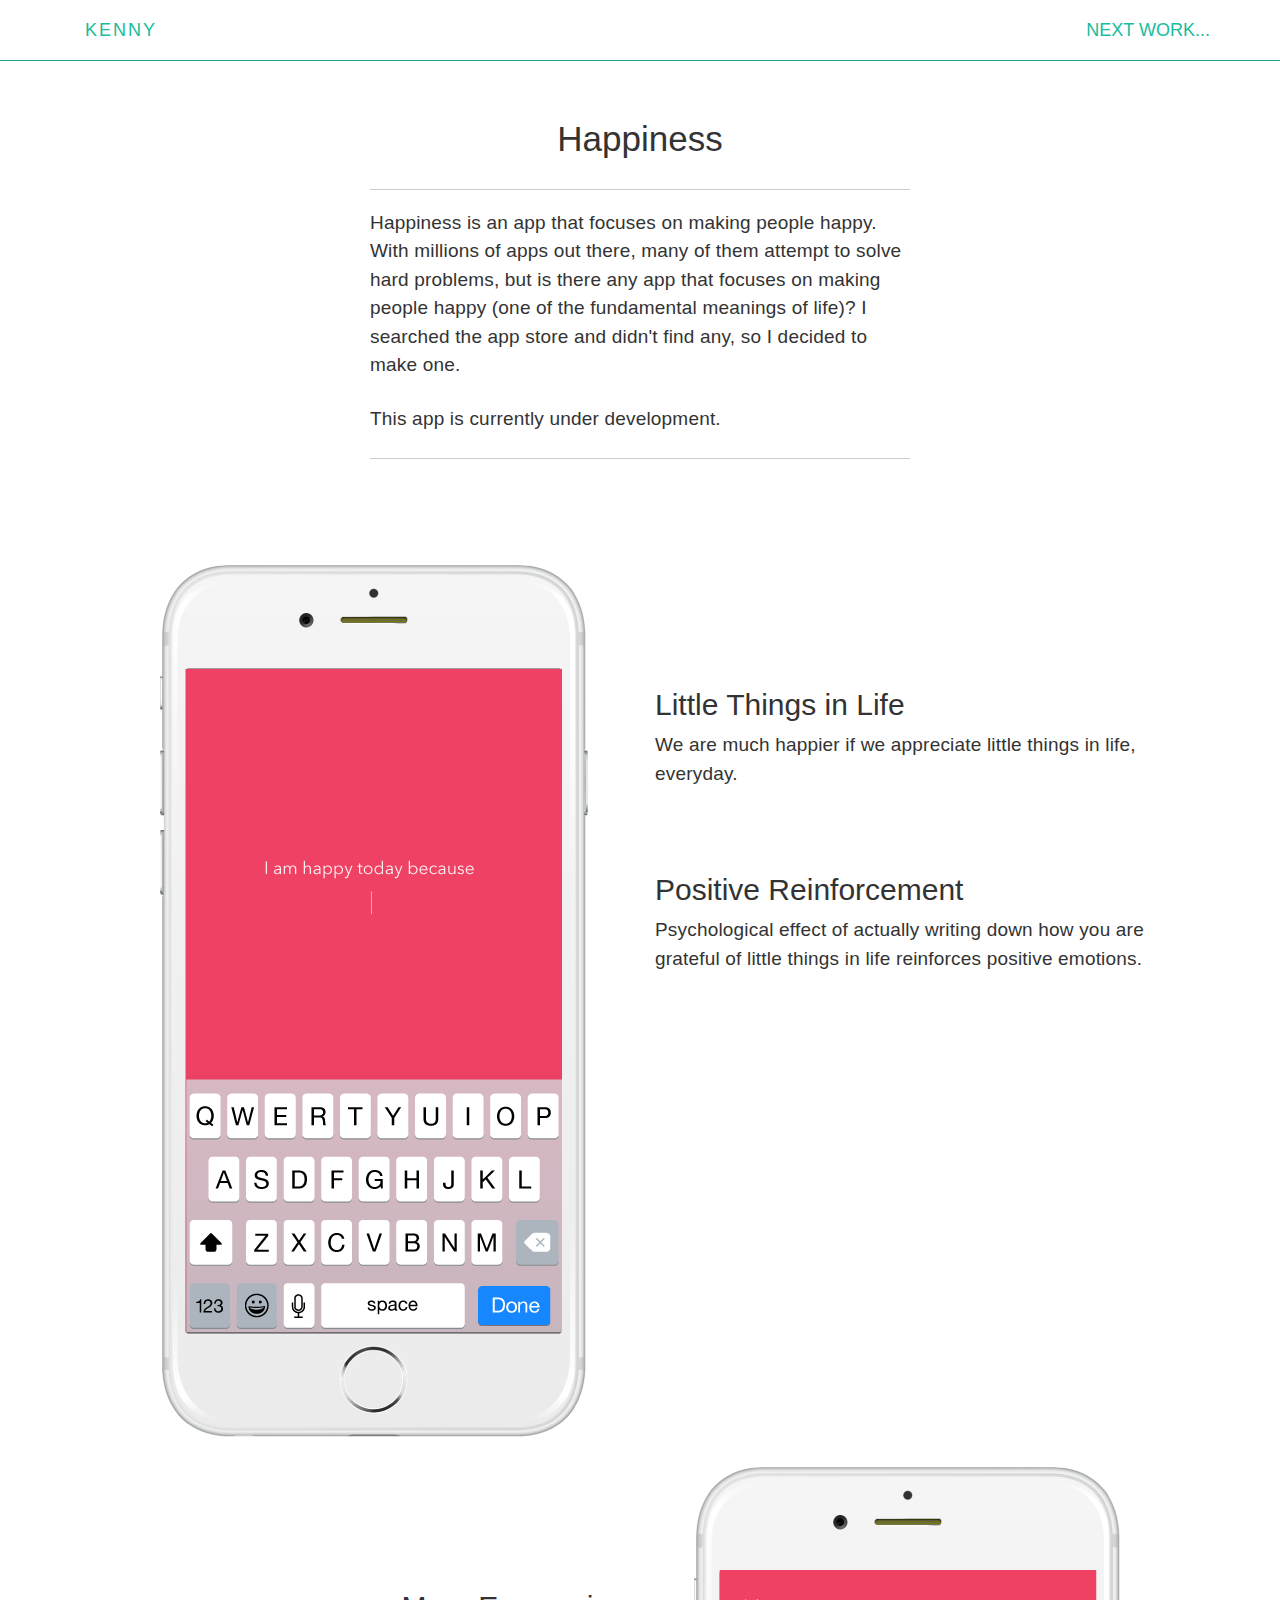
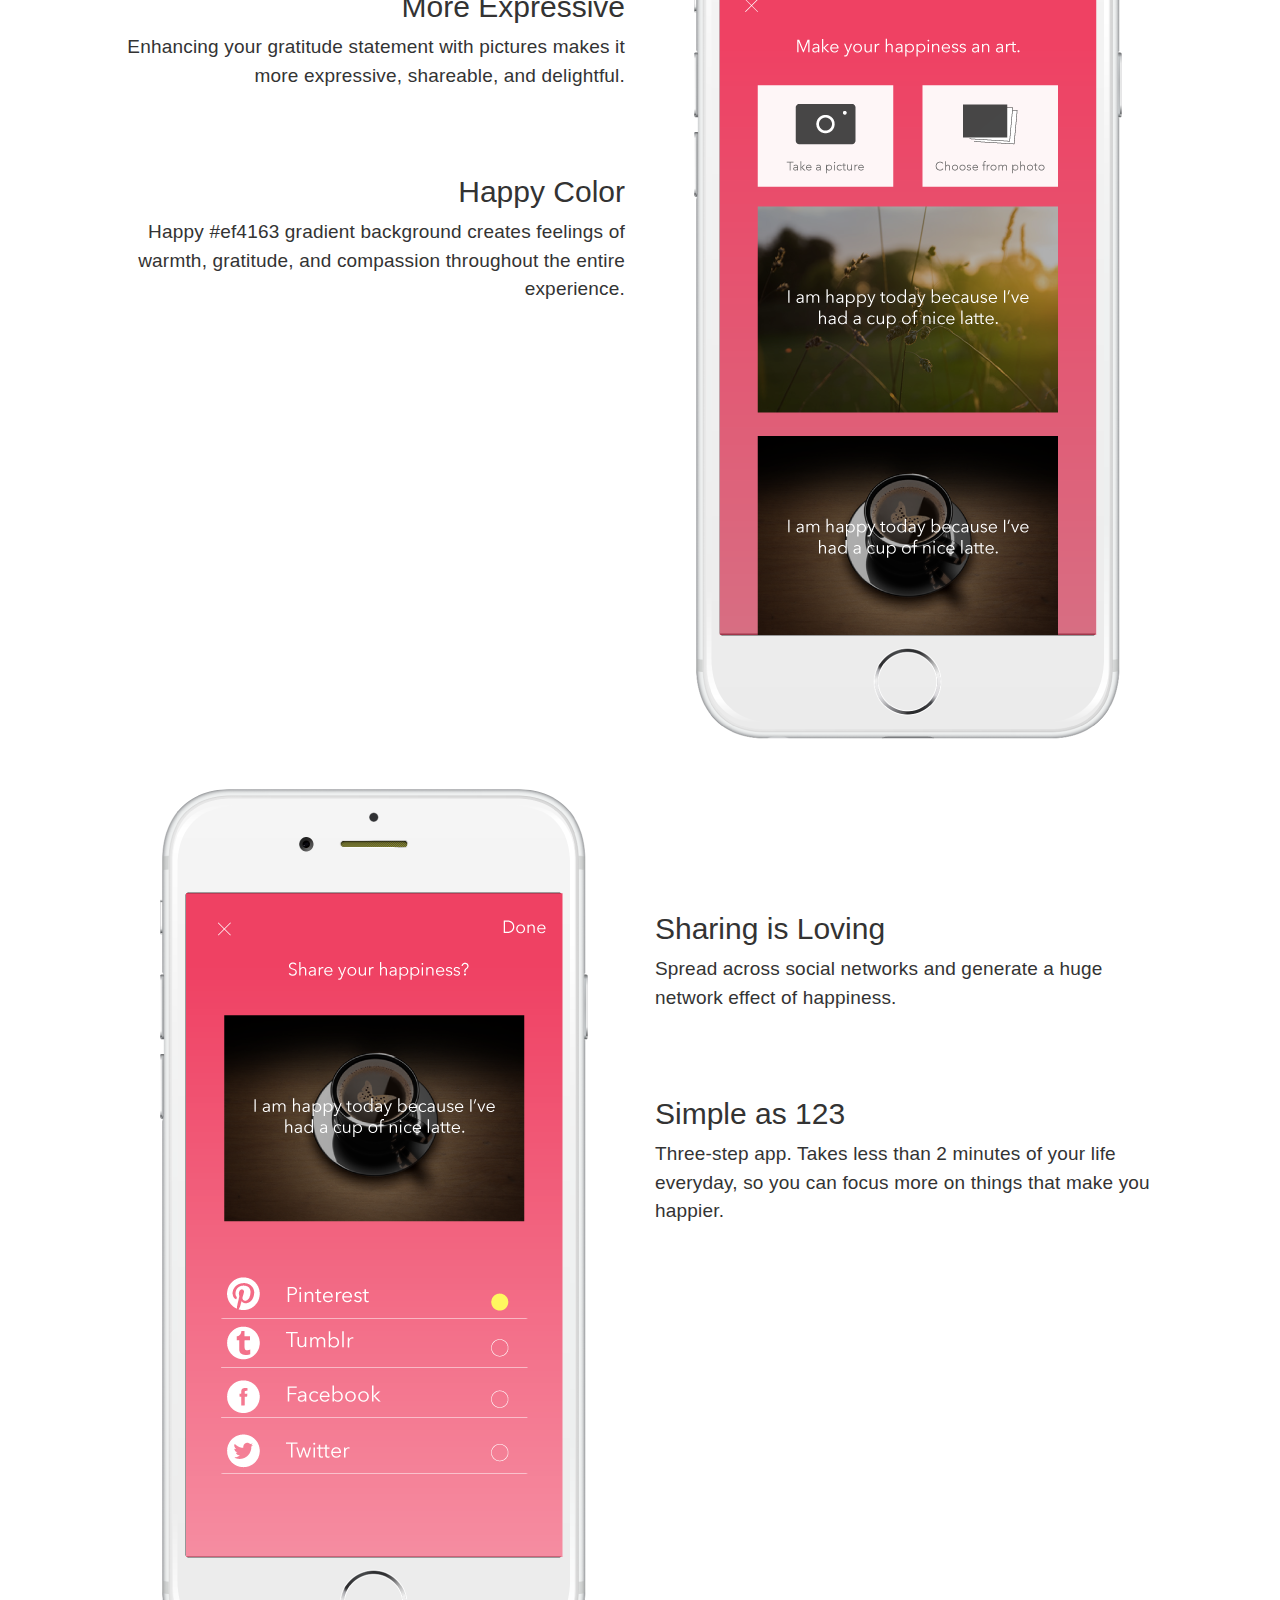
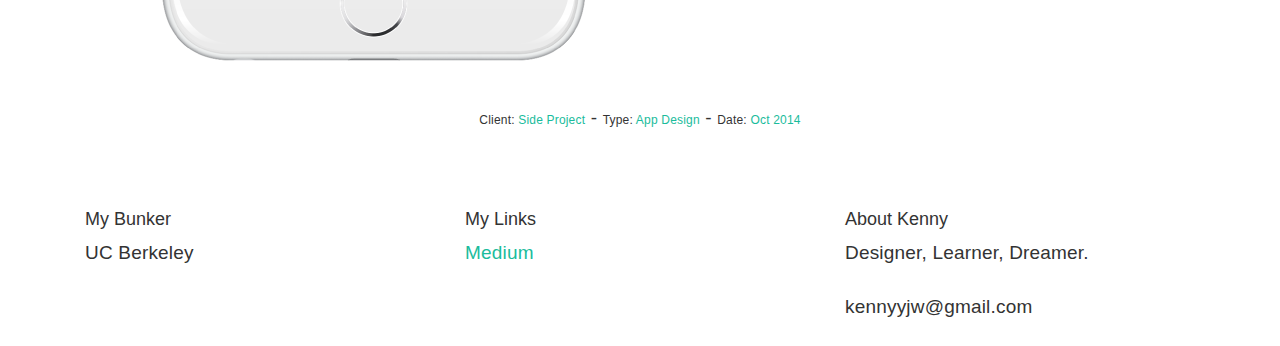
==== Portfolio/Happiness.html @ 6ea7c523 "First commit" ====
<!DOCTYPE html>
<html lang="en">
  <head>
    <meta charset="utf-8">
    <meta http-equiv="X-UA-Compatible" content="IE=edge">
    <meta name="viewport" content="width=device-width, initial-scale=1.0">
    <meta name="description" content="">
    <meta name="author" content="">
    <link rel="shortcut icon" type="image/x-icon" href="favicon.ico" />


    <title>Kenny Yu - Happiness App </title>

    <!-- Bootstrap core CSS -->
    <link href="assets/css/bootstrap.css" rel="stylesheet">


    <!-- Custom styles for this template -->
    <link href="assets/css/main.css" rel="stylesheet">

    <script src="https://code.jquery.com/jquery-1.10.2.min.js"></script>
    <script src="assets/js/hover.zoom.js"></script>
    <script src="assets/js/hover.zoom.conf.js"></script>

    <!-- HTML5 shim and Respond.js IE8 support of HTML5 elements and media queries -->
    <!--[if lt IE 9]>
      <script src="https://oss.maxcdn.com/libs/html5shiv/3.7.0/html5shiv.js"></script>
      <script src="https://oss.maxcdn.com/libs/respond.js/1.3.0/respond.min.js"></script>
    <![endif]-->
    <script>
  (function(i,s,o,g,r,a,m){i['GoogleAnalyticsObject']=r;i[r]=i[r]||function(){
  (i[r].q=i[r].q||[]).push(arguments)},i[r].l=1*new Date();a=s.createElement(o),
  m=s.getElementsByTagName(o)[0];a.async=1;a.src=g;m.parentNode.insertBefore(a,m)
  })(window,document,'script','//www.google-analytics.com/analytics.js','ga');

  ga('create', 'UA-27783654-4', 'auto');
  ga('send', 'pageview');

</script>
  </head>

  <body>

    <!-- Static navbar -->
    <div class="navbar navbar-inverse navbar-fixed-top" style="background-color:white;">
      <div class="container">
        <div class="navbar-header">
          <button type="button" class="navbar-toggle" data-toggle="collapse" data-target=".">
           
            <a class="nav navbar-right" href="Honeit.html">Next</a>
         
          </button>

          <a class="navbar-brand" href="index.html">KENNY</a>
        </div>
        <div class="navbar-collapse collapse">
          <ul class="nav navbar-nav navbar-right">
            <li><a href="Honeit.html">Next Work...</a></li>
          </ul>
        </div>
        <!--/.nav-collapse -->
      </div>
    </div>
	
	<!-- +++++ Projects Section +++++ -->
	
	<div class="container pt" style="padding-bottom:0px;">
		<div class="row mt">
			<div class="col-lg-6 col-lg-offset-3 centered">
				<h1>Happiness</h1>
				<hr>
				</div>
			<div class="row mt" style="margin-bottom:0px;">
				<div class="col-lg-6 col-lg-offset-3 left">
				<p>Happiness is an app that focuses on making people happy. With millions of apps out there, many of them attempt to solve hard problems, but is there any app that focuses on making people happy (one of the fundamental meanings of life)? I searched the app store and didn't find any, so I decided to make one. 
				<p>This app is currently under development.</p>
				<hr>
				</div>
				</div>

			</div>
		</div>
		<div class="row mt item">
			<div class="col-md-5 col-sm-12 col-xs-12 col-md-offset-1">
				<img class="img-responsive" src="assets/img/Happiness/1.png" alt="">
			</div>

			<div class="col-md-5 col-sm-12 col-xs-12 col-md-push-0">
				
				<h2 style="margin-top:10px; font-weight:300;" id="tagline">Little Things in Life</h2>
				<p >We are much happier if we appreciate little things in life, everyday.</p>
				<h2 style="margin-top:10px; font-weight:300;" id="tagline2">Positive Reinforcement</h2>
				<p>Psychological effect of actually writing down how you are grateful of little things in life reinforces positive emotions.</p>
			</div>
		</div>

		<div class="row mt centered item2" style="margin-top:-20px;">

				<div class="col-md-5 col-sm-12 col-xs-12 col-md-push-6 col-sm-pull-0 col-xs-pull-0">
					<img class="img-responsive" src="assets/img/Happiness/2.png" alt="">
				</div>

				<div class="col-md-5 col-sm-12 col-xs-12 col-md-pull-4 col-sm-pull-0 col-xs-pull-0">
					
					<h2 style="margin-top:10px;font-weight:300;" id="tagline">More Expressive</h2>
					<p> Enhancing your gratitude statement with pictures makes it more expressive, shareable, and delightful.</p>
					<h2 style="margin-top:10px; font-weight:300;" id="tagline2">Happy Color</h2>
					<p> Happy #ef4163 gradient background creates feelings of warmth, gratitude, and compassion throughout the entire experience. </p>
				</div>
		</div>

		<div class="row mt item">
			<div class="col-md-5 col-sm-12 col-xs-12 col-md-offset-1">
				<img class="img-responsive" src="assets/img/Happiness/3.png" alt="">
			</div>

			<div class="col-md-5 col-sm-12 col-xs-12 col-md-push-0">
				
				<h2 style="margin-top:10px; font-weight:300;" id="tagline">Sharing is Loving</h2>
				<p> Spread across social networks and generate a huge network effect of happiness.</p>
				<h2 style="margin-top:10px; font-weight:300;" id="tagline2">Simple as 123</h2>
				<p >Three-step app. Takes less than 2 minutes of your life everyday, so you can focus more on things that make you happier.</p>
			</div>
		</div>

			
		
			</div>
			<div class="row mt centered">
				<p><bt>Client: <a href="#">Side Project</a></bt> - <bt>Type: <a href="#">App Design</a></bt> - <bt>Date: <a href="#">Oct 2014</a></bt></p>
			</div>
		</div><!-- /row -->
	</div><!-- /container -->
	
	
	<!-- +++++ Footer Section +++++ -->
	
		<div id="footer">
		<div class="container">
			<div class="row">
				<div class="col-lg-4">
					<h4>My Bunker</h4>
					<p>
						UC Berkeley<br/>
						
					</p>
				</div><!-- /col-lg-4 -->
				
				<div class="col-lg-4">
					<h4>My Links</h4>
					<p>
						<a href="https://medium.com/@kennyyu" target="blank">Medium</a><br/>
						
					</p>
				</div><!-- /col-lg-4 -->
				
				<div class="col-lg-4">
					<h4>About Kenny</h4>
					<p>Designer, Learner, Dreamer.</p>
					<p>kennyyjw@gmail.com</p>
				</div><!-- /col-lg-4 -->
			
			</div>
		
		</div>
	</div>
	

    <!-- Bootstrap core JavaScript
    ================================================== -->
    <!-- Placed at the end of the document so the pages load faster -->
    <script src="assets/js/bootstrap.min.js"></script>
  </body>
</html>
---- Portfolio/assets/css/main.css ----
/*
 * Author: Carlos Alvarez
 * URL: http://alvarez.is
 *
 * Project Name: STANLEY - Free Bootstrap 3 Theme
 * Version: 1.0
 * URL: http://blacktie.co
 */

@import url(http://fonts.googleapis.com/css?family=Montserrat:400,700);

body {
  	background-color: #ffffff;
  	font-family: 'avenir', 'open sans', 'helvetica', sans-serif;
    font-weight: 400;
    font-size: 18px;
    color: #333;

    -webkit-font-smoothing: antialiased;
    -webkit-overflow-scrolling: touch;
}

/* Titles */
h1, h2, h3, h4, h5, h6 {
	font-family: 'avenir','avenir next', 'open sans', 'helvetica', sans-serif;
    font-weight: 200;
    color: #333;
}

h1 {
	font-size: 35px;
	margin-top: 30px;
	margin-bottom: 30px;
}

span {
	font-weight: 600;
}


/* Paragraph & Typographic */
p {
    line-height: 1.5em;
    margin-bottom: 25px;
    font-size: 19px;
    font-weight: 400;
    letter-spacing: 0.01em;
}

.centered {
    text-align: center;
}

/* Links */
a {
    color: #1abc9c;
    word-wrap: break-word;

    -webkit-transition: color 0.1s ease-in, background 0.1s ease-in;
    -moz-transition: color 0.1s ease-in, background 0.1s ease-in;
    -ms-transition: color 0.1s ease-in, background 0.1s ease-in;
    -o-transition: color 0.1s ease-in, background 0.1s ease-in;
    transition: color 0.1s ease-in, background 0.1s ease-in;
}

a:hover,
a:focus {
    color: #7b7b7b;
    text-decoration: none;
    outline: 0;
}

a:before,
a:after {
    -webkit-transition: color 0.1s ease-in, background 0.1s ease-in;
    -moz-transition: color 0.1s ease-in, background 0.1s ease-in;
    -ms-transition: color 0.1s ease-in, background 0.1s ease-in;
    -o-transition: color 0.1s ease-in, background 0.1s ease-in;
    transition: color 0.1s ease-in, background 0.1s ease-in;
}

 hr {
    display: block;
    height: 1px;
    border: 0;
    border-top: 1px solid #ccc;
    margin: 1em 0;
    padding: 0;
}


.navbar {
	text-transform: uppercase;
	margin-bottom: 0px;


}

.navbar-inverse {
	padding-bottom: 0px;
	padding-top: 0px;
}

.navbar-inverse {
	background-color: #1abc9c;
	border-color: #16a085;
}

.navbar-inverse .navbar-nav > li > a {
	color: #1abc9c;
}

.navbar-inverse .navbar-nav > li > a:hover {
	color: #222222;
}

.navbar-brand {
	font-weight: 400;
	font-size: 18px;
	letter-spacing: 2px;
}

.navbar-inverse .navbar-brand {
	color: #1abc9c;
}

.navbar-inverse .navbar-toggle {
	border-color: transparent;
}

.progress-bar-theme {
  background-color: #1abc9c;
}


/* Helpers */

.mt {
	margin-top: 40px;
	margin-bottom: 40px;
}

.pt {
	padding-top: 50px;
	padding-bottom: 50px;
}


/* +++++ WRAP SECTIONS +++++ */

#ww {
	padding-bottom: 40px;
	background-image: url(../img/bg28.gif);
	background-repeat: no-repeat;
	background-size: cover;
	min-height: 750px;
	background-attachment: fixed;
	background-color: white;

}

#ww:before {
	content:'';
    position:absolute;
    width:100%; 
    min-height: 750px;
    top:0px;
    background:#fff;
    opacity: 0.95;
}



.breaker-wrap {
	width: 100%;
	text-align: center;
}

.breaker {
	display: inline-block;
	background-image: url(../img/breaker.png);
	width: 30px;
	height: 30px;
	margin: 1em;
	background-repeat: no-repeat;
	background-size: contain;
}
.social {
	width: 100%;
	text-align: center;
}


.medium {
	display: inline-block;
	background-image: url(../img/medium.png);
	width: 30px;
	height: 30px;
	margin: 1em;
	background-repeat: no-repeat;
	background-size: contain;
}

.twitter {
	display: inline-block;
	background-image: url(../img/twitter.png);
	width: 30px;
	height: 30px;
	margin: 1em;
	background-repeat: no-repeat;
	background-size: contain;
}

.linkedin {
	display: inline-block;
	background-image: url(../img/linkedin.png);
	width: 30px;
	height: 30px;
	margin: 1em;
	background-repeat: no-repeat;
	background-size: contain;
}

.mail {
	display: inline-block;
	background-image: url(../img/mail.png);
	width: 30px;
	height: 30px;
	margin: 1em;
	background-repeat: no-repeat;
	background-size: contain;
}



.profile-pic {
	-webkit-animation-name: MOVE-C;
	-webkit-animation-duration: 2s;
	-webkit-animation-timing-function: linear ease-out;

}

@-webkit-keyframes MOVE-C {
	from {
		-webkit-transform: translateY(-40px);
		opacity: 0;
	}
	to { 
		-webkit-transform: translateY(0);
		opacity: 1;
	}
}

@keyframes MOVE-C {
	from {
		-webkit-transform: translateY(-20px);
		opacity: 0;
	}
	to { 
		-webkit-transform: translateY(0);
		opacity: 1;
	}
}

@-moz-keyframes MOVE-C {
	from {
		-webkit-transform: translateY(-20px);
		opacity: 0;
	}
	to { 
		-webkit-transform: translateY(0);
		opacity: 1;
	}
}



.profile {
    -webkit-animation-name: MOVE-P;
	-webkit-animation-duration: 1s;
	-webkit-animation-timing-function: linear;
	
}

@-webkit-keyframes MOVE-P {
	from {
		-webkit-transform: translateY(25px);
		opacity: 0;
	}
	to { 
		-webkit-transform: translateY(0);
		opacity: 1;
	}
}

@keyframes MOVE-P {
	from {
		-webkit-transform: translateY(25px);
		opacity: 0;
	}
	to { 
		-webkit-transform: translateY(0);
		opacity: 1;
	}
}

@-moz-keyframes MOVE-P {
	from {
		-webkit-transform: translateY(25px);
		opacity: 0;
	}
	to { 
		-webkit-transform: translateY(0);
		opacity: 1;
	}
}

.welcome {
	min-height: 300px;

}

.welcome > p {
	padding-top: 40px;
	font-size: 50px;
	font-weight: 500;
	margin-bottom: 0px;
}

/*.lily-bg {
	background-image: url(../img/lilybg.png);
	background-repeat: no-repeat;
	background-size: cover;*/

}




/* +++++ Color Wraps / Blog Page +++++ */

#grey {
	padding-top: 60px;
	padding-bottom: 60px;
	background-color: #f2f2f2;
}

#white {
	padding-top: 60px;
	padding-bottom: 60px;
	background-color: #ffffff;
}



/* Blog Date*/
bd {
	font-size: 12px;
	text-transform: uppercase;
	color: #d2d2d2;
	font-weight: 700;
}

/* Blog Author*/
ba {
	font-size: 12px;
	text-transform: uppercase;
}

/* Blog Quote */
.bq {
	font-size: 22px;
	padding-top: 30px;
}

/* Blog Tags */
bt {
	font-size: 12px;
}

/* ================== PORTFOLIO IMAGES HOVER EFFECT ================== */
/* Effects also are controled by hover.zoom.js */
.zoom { 
    display:block; 
    position:relative; 
    overflow:hidden; 
    background:transparent url(../img/loader.gif) no-repeat center;
}


    .zoomOverlay {
        position:absolute;
        top:0; left:0;
        bottom:0px; right:0;
        display:none;
        background-image:url(../img/zoom.png);
        background-repeat:no-repeat;
        background-position:center;
    }

.zoom2 {
	opacity: 1;
}

.zoom2:hover {
	opacity: 0.5;
}

/* glyphicon Configuration */

.glyphicon {
	font-size: 40px;
	color: #1abc9c;
}



@media (max-width: 1090px) {
	.item {
		text-align: center;
	}
}


@media (min-width: 1090px) {
	.item {
		text-align: left;
	}
}


@media (max-width: 1090px) {
	.item2 {
		text-align: center;
	}
}

@media (min-width: 1090px) {
	.item2 {
		text-align: right;
	}
}

@media (max-width: 1090px) {
	#tagline{
		padding-top: 40px;
	} 
}

@media (min-width: 1090px) {
	#tagline{
		padding-top: 120px;
	} 
}

@media (max-width: 1090px) {
	#tagline2 {
		padding-top: 20px;
	} 
}

@media (min-width: 1090px) {
	#tagline2 {
		padding-top: 60px;
	} 
}

@media (max-width: 630px) {
	#video {
		width: 336px;
		height: 252px;
	}
}
@media (min-width: 630px) {
	#video {
		width: 630px;
		height: 472px;
	}
}

.process {
	position: relative;
  	width: 100%;
  	padding-bottom: 100%;
}

.inner-process {
	position: absolute;
  	width: 100%;
  	height: 100%;
}

.black {
	display: none;
}

.white {
	display: block;
	margin: auto;
}

.inner-process > h1 {
	color: white;
}


.inner-process > p{
	display: none;
}


.inner-process:hover {
	background-color: transparent;
}
.inner-process:hover > .black {
	display: block;
	margin: auto;
}

.inner-process:hover > .white {
	display: none;
}

.inner-process:hover >h1 {
	display: none;
}

.inner-process:hover > p {
	display: block;
	font-weight: bolder;
	margin-top: 20px;
}

.top-bar{
	display: none;
}

.people{
	background-color: #ffde20;
}


.inner-process:hover > .top-bar {
	display: block;
	position: relative;
	top: 0px;
	left: 0px;
	height: 20px;
	background-color: #ffde20;
}

.problem {
	background-color: #8e3ec1;
}

.inner-process:hover > .top-bar2 {
	display: block;
	position: relative;
	top: 0px;
	left: 0px;
	height: 20px;
	background-color: #8e3ec1;
}

.product {
	background-color: #17c2ff;
}

.inner-process:hover > .top-bar3 {
	display: block;
	position: relative;
	top: 0px;
	left: 0px;
	height: 20px;
	background-color: #17c2ff;
}

@media (max-width: 1091px) {
	.process-block {
		display: none;
	}
}

.case-study {
	background: #ff7175;
}

.case-study:hover {
	background: rgba(255, 113, 117, 0.85);
}
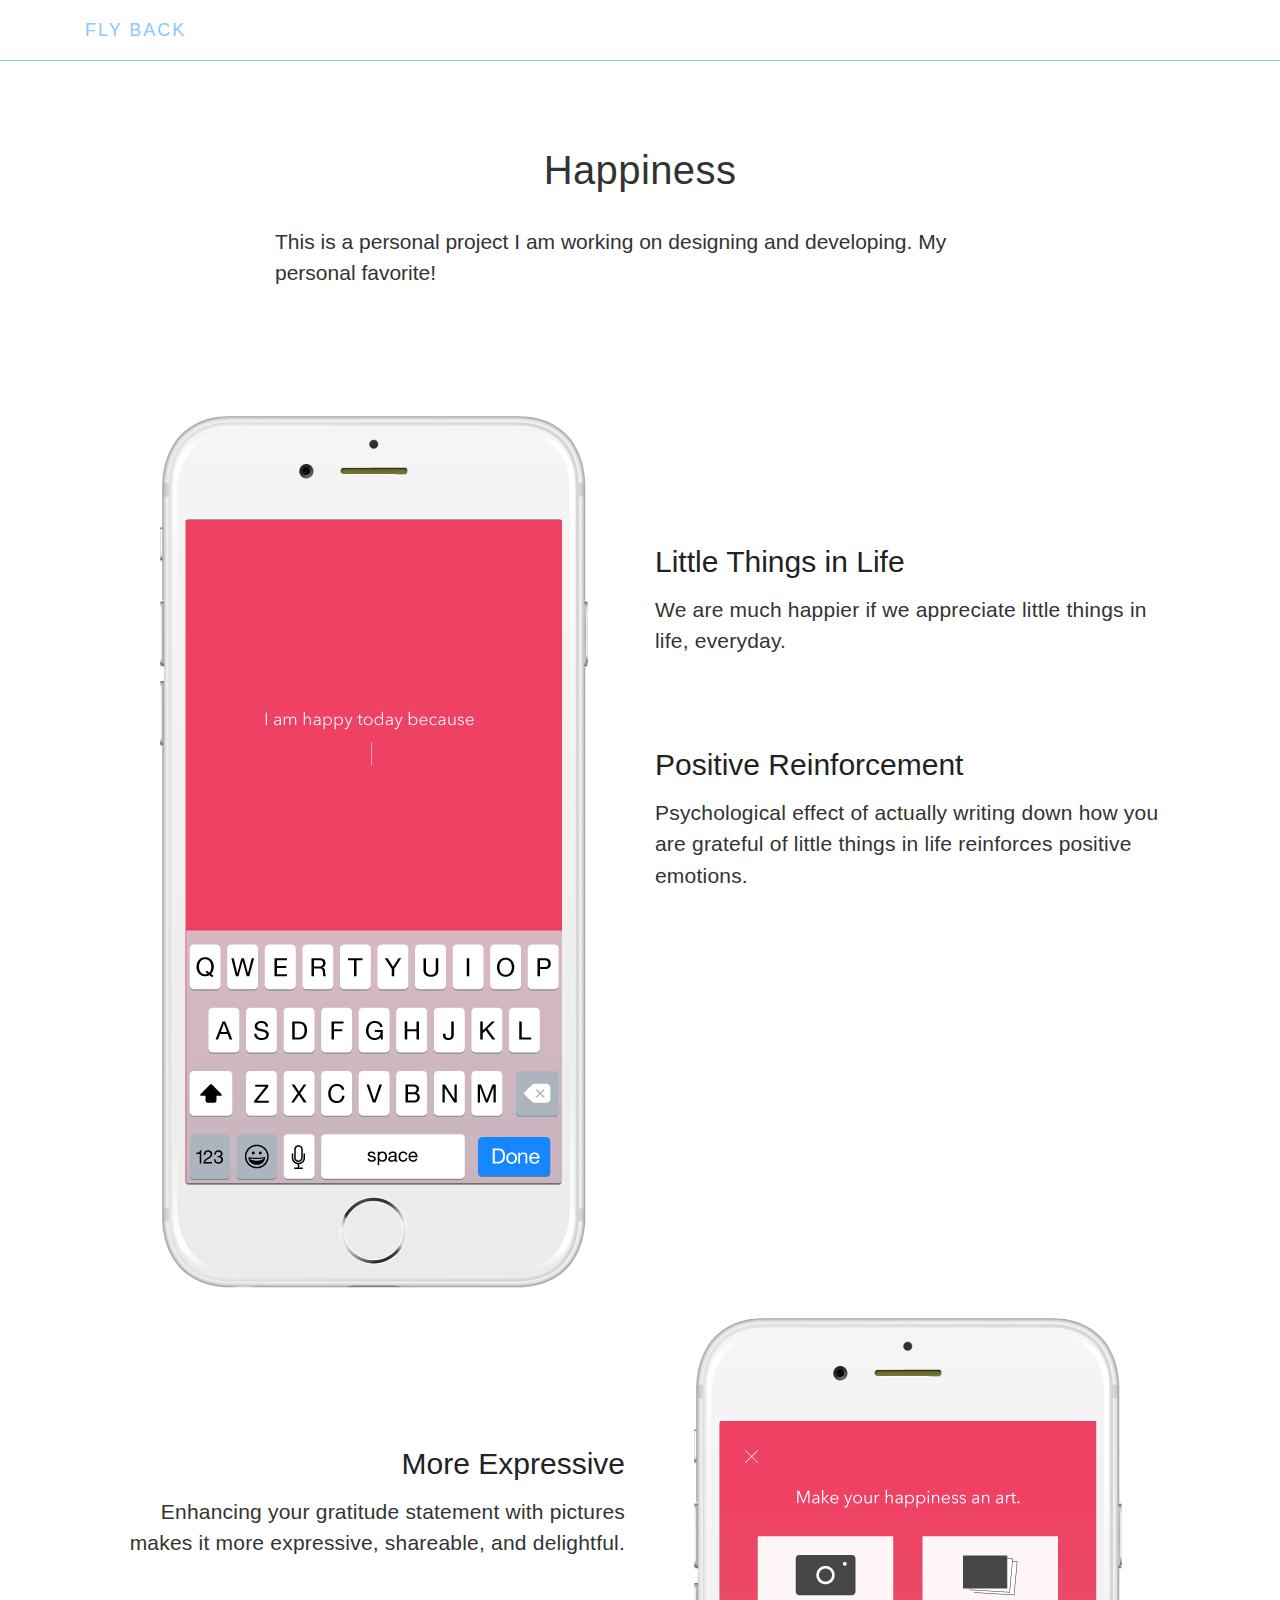
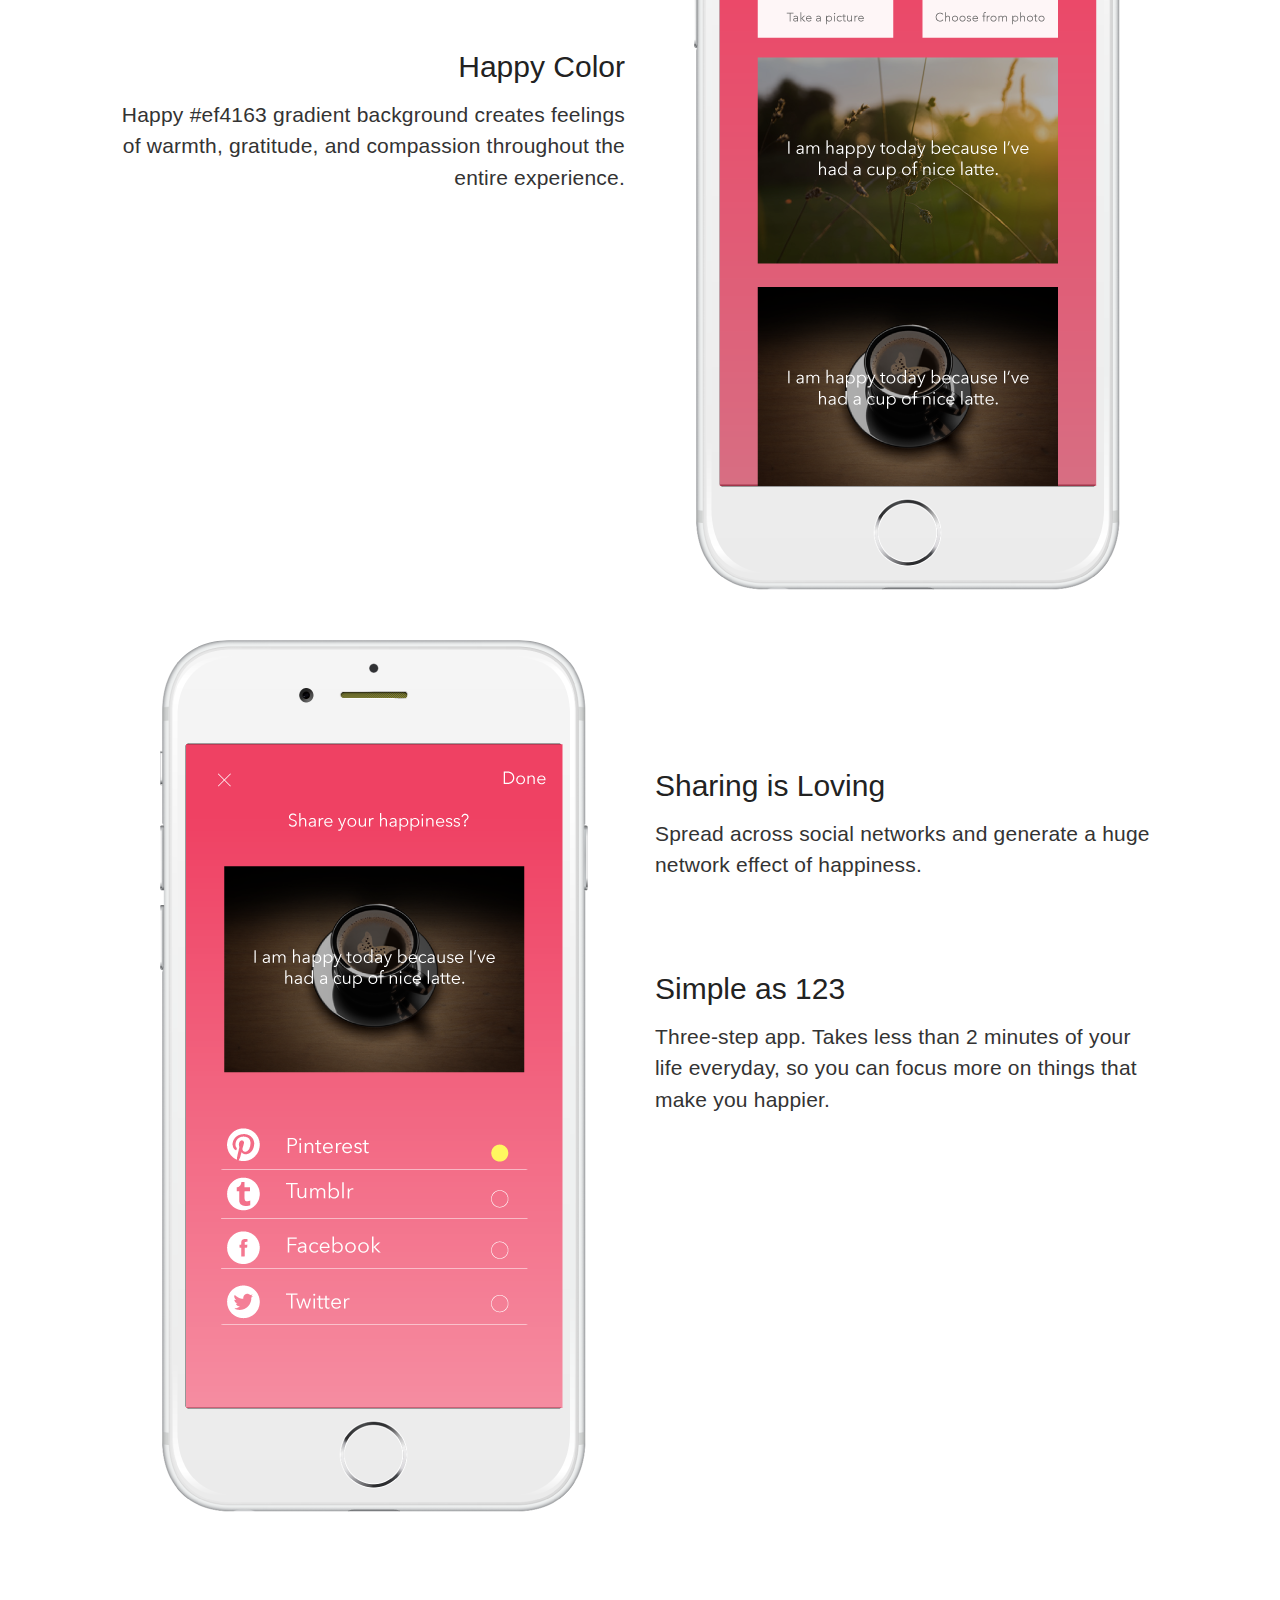
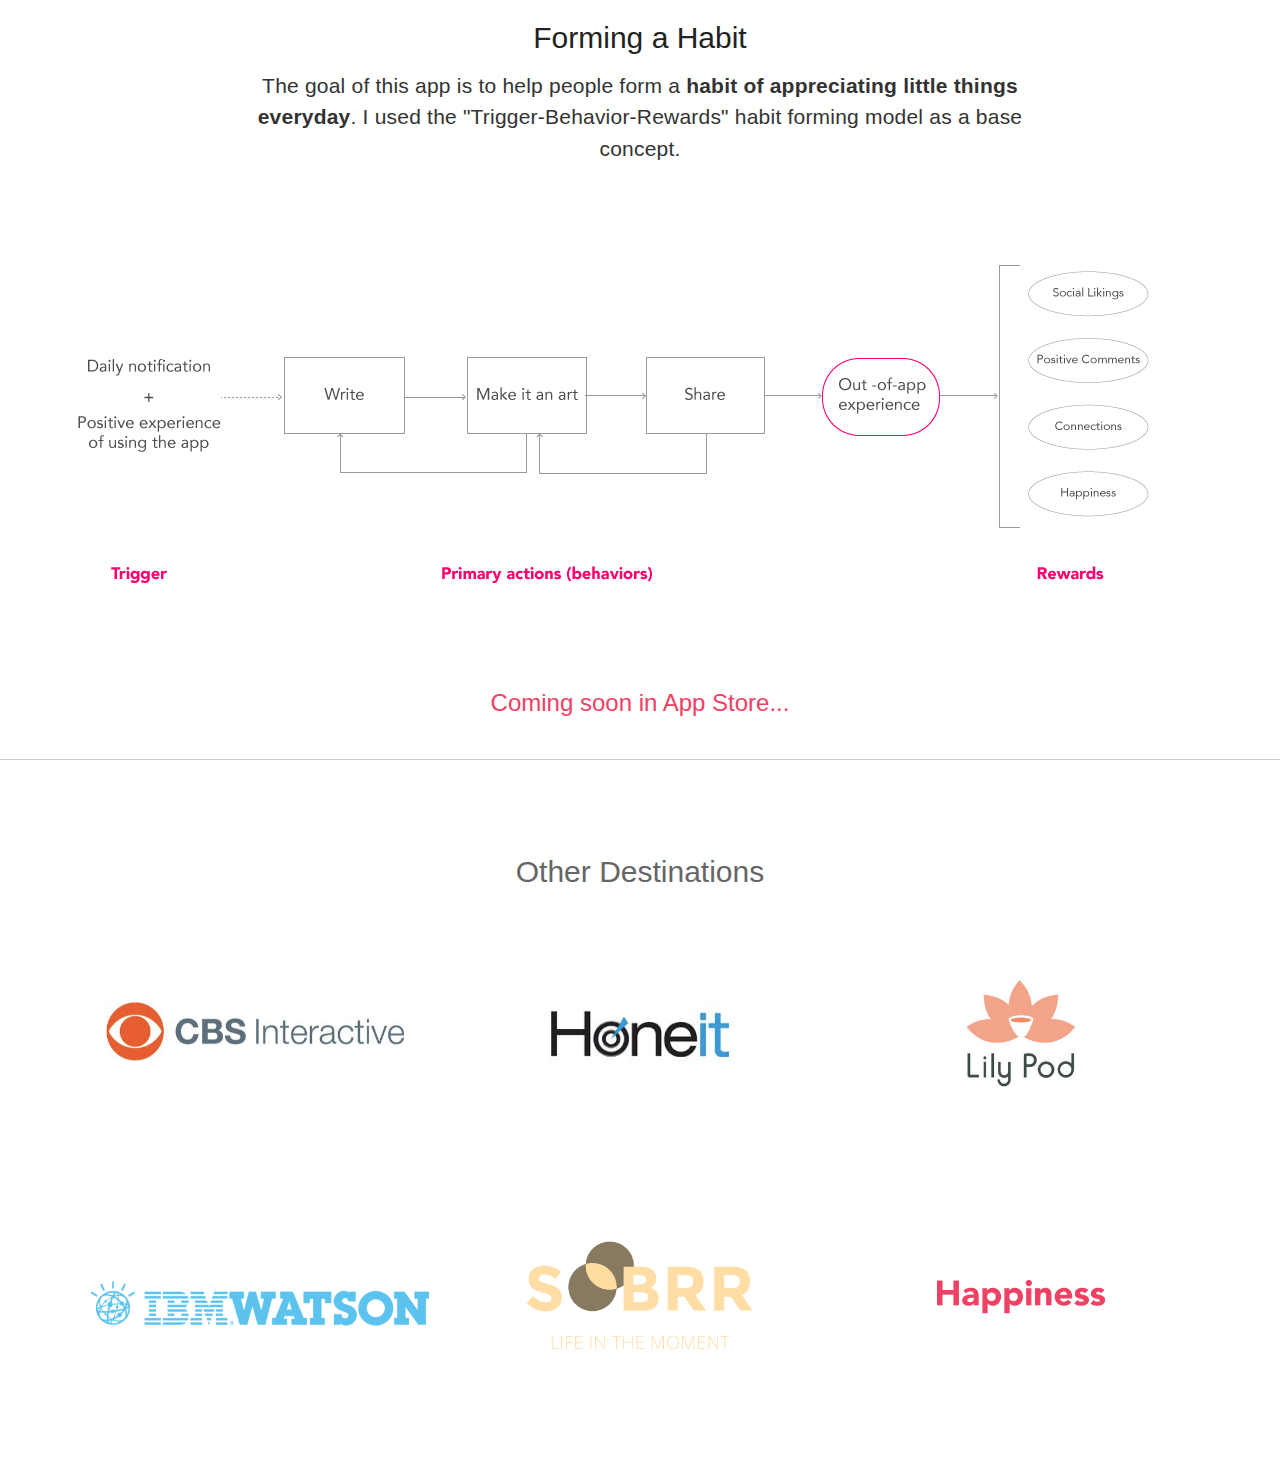
==== commit 1b2f64e0: "changes" ====
--- a/Portfolio/Happiness.html
+++ b/Portfolio/Happiness.html
@@ -6,7 +6,7 @@
     <meta name="viewport" content="width=device-width, initial-scale=1.0">
     <meta name="description" content="">
     <meta name="author" content="">
-    <link rel="shortcut icon" type="image/x-icon" href="favicon.ico" />
+    <link rel="shortcut icon" type="image/x-icon" href="favicon2.ico" />
 
 
     <title>Kenny Yu - Happiness App </title>
@@ -42,45 +42,29 @@
   <body>
 
     <!-- Static navbar -->
-    <div class="navbar navbar-inverse navbar-fixed-top" style="background-color:white;">
+     <div class="navbar navbar-inverse navbar-fixed-top" style="background-color:white;">
       <div class="container">
         <div class="navbar-header">
-          <button type="button" class="navbar-toggle" data-toggle="collapse" data-target=".">
-           
-            <a class="nav navbar-right" href="Honeit.html">Next</a>
-         
-          </button>
-
-          <a class="navbar-brand" href="index.html">KENNY</a>
-        </div>
-        <div class="navbar-collapse collapse">
-          <ul class="nav navbar-nav navbar-right">
-            <li><a href="Honeit.html">Next Work...</a></li>
-          </ul>
+          
+
+          <a class="navbar-brand" href="index.html">Fly Back</a>
         </div>
         <!--/.nav-collapse -->
       </div>
     </div>
 	
 	<!-- +++++ Projects Section +++++ -->
+
+<div class="row centered" style="margin-top: 50px;">
+    <div class="container pt" style="margin-bottom:20px;">
+      	<div class="col-lg-8 col-lg-offset-2 centered welcome">
+      		<p>Happiness</p><br>
+      		<h3>This is a personal project I am working on designing and developing. My personal favorite!</h3>
+      	</div>
+    </div>
+</div>
 	
-	<div class="container pt" style="padding-bottom:0px;">
-		<div class="row mt">
-			<div class="col-lg-6 col-lg-offset-3 centered">
-				<h1>Happiness</h1>
-				<hr>
-				</div>
-			<div class="row mt" style="margin-bottom:0px;">
-				<div class="col-lg-6 col-lg-offset-3 left">
-				<p>Happiness is an app that focuses on making people happy. With millions of apps out there, many of them attempt to solve hard problems, but is there any app that focuses on making people happy (one of the fundamental meanings of life)? I searched the app store and didn't find any, so I decided to make one. 
-				<p>This app is currently under development.</p>
-				<hr>
-				</div>
-				</div>
-
-			</div>
-		</div>
-		<div class="row mt item">
+	<div class="row mt item">
 			<div class="col-md-5 col-sm-12 col-xs-12 col-md-offset-1">
 				<img class="img-responsive" src="assets/img/Happiness/1.png" alt="">
 			</div>
@@ -123,47 +107,90 @@
 			</div>
 		</div>
 
-			
-		
-			</div>
-			<div class="row mt centered">
-				<p><bt>Client: <a href="#">Side Project</a></bt> - <bt>Type: <a href="#">App Design</a></bt> - <bt>Date: <a href="#">Oct 2014</a></bt></p>
-			</div>
-		</div><!-- /row -->
-	</div><!-- /container -->
-	
-	
-	<!-- +++++ Footer Section +++++ -->
-	
-		<div id="footer">
-		<div class="container">
-			<div class="row">
-				<div class="col-lg-4">
-					<h4>My Bunker</h4>
-					<p>
-						UC Berkeley<br/>
-						
-					</p>
-				</div><!-- /col-lg-4 -->
-				
-				<div class="col-lg-4">
-					<h4>My Links</h4>
-					<p>
-						<a href="https://medium.com/@kennyyu" target="blank">Medium</a><br/>
-						
-					</p>
-				</div><!-- /col-lg-4 -->
-				
-				<div class="col-lg-4">
-					<h4>About Kenny</h4>
-					<p>Designer, Learner, Dreamer.</p>
-					<p>kennyyjw@gmail.com</p>
-				</div><!-- /col-lg-4 -->
-			
-			</div>
-		
-		</div>
-	</div>
+		<div class="row centered mt" style="padding-top:40px;">
+			<div class="col-lg-8 col-lg-offset-2 centered">
+				<h2>Forming a Habit</h2>
+				<p>The goal of this app is to help people form a <span>habit of appreciating little things everyday</span>. I used the "Trigger-Behavior-Rewards" habit forming model as a base concept.</p>
+			</div>
+		</div>
+
+		<div class="row mt">
+
+			<img class="img-responsive" src="assets/img/Happiness/happyflow.png" alt="">
+		</div>
+
+ 
+		<div class="happy-btn row centered">
+				<h3 style="color:#ef4163; padding:10px;">Coming soon in App Store...</h3>
+		</div>
+	<hr>
+
+	<div class="row" id="waterfall">
+    <div class="container pt centered">
+      <h2 style="color:#666; font-weight:200;">Other Destinations</h2>
+        <div class="col-md-4 col-sm-6">
+          <a class="block" href="TR.html"><img class="img-responsive block" src="assets/img/TR/cover.png" alt="" style="padding:0px">
+          <div class="block-zoom">
+            <div class="block-content">
+              <h3 style="color:white; font-weight:600;">where I learned data-driven design</h3>
+            </div>
+          </div>
+          </a>
+        </div>
+
+        <div class="col-md-4 col-sm-6">
+          <a class="block" href="Honeit.html"><img class="img-responsive" src="assets/img/Honeit/cover.png" alt="" style="padding:0px">
+          <div class="block-zoom centered">
+            <div class="block-content">
+              <h3 style="color:white; font-weight:600;">where I learned freelancing</h3>
+            </div>
+          </div>
+          </a>
+        </div>  
+
+        <div class="col-md-4 col-sm-6" >
+          <a class="block" href="Lilypod.html"><img class="img-responsive" src="assets/img/Lilypod/cover.png" alt="" style="padding:0px">
+          <div class="block-zoom">
+            <div class="block-content">
+              <h3 style="color:white; font-weight:600;">where I learned about babies</h3>
+            </div>
+          </div>
+          </a>
+        </div>  
+      
+        <div class="col-md-4 col-sm-6" >
+          <a class="block" href="HealthNote.html"><img class="img-responsive" src="assets/img/HealthNote/cover.png" alt="" style="padding:0px">
+          <div class="block-zoom">
+            <div class="block-content">
+              <h3 style="color:white; font-weight:600;">where I learned Watson & India</h3>
+            </div>
+          </div>
+          </a>
+        </div>  
+
+
+        <div class="col-md-4 col-sm-6" >
+          <a class="block" href="Sobrr.html"><img class="img-responsive" src="assets/img/Sobrr/cover.png" alt="" style="padding:0px">
+          <div class="block-zoom">
+            <div class="block-content">
+              <h3 style="color:white; font-weight:600;">my first startup experience</h3>
+            </div>
+          </div>
+          </a>
+        </div>  
+      
+        <div class="col-md-4 col-sm-6" >
+          <a class="block" href="Happiness.html"><img class="img-responsive" src="assets/img/Happiness/cover.png" alt="" style="padding:0px">
+          <div class="block-zoom">
+            <div class="block-content">
+              <h3 style="color:white; font-weight:600;">my personal favorite project!</h3>
+            </div>
+          </div>
+          </a>
+        </div>  
+    </div>
+  </div>
+<!-- /waterfall -->
 	
 
     <!-- Bootstrap core JavaScript
--- a/Portfolio/assets/css/main.css
+++ b/Portfolio/assets/css/main.css
@@ -23,8 +23,9 @@
 /* Titles */
 h1, h2, h3, h4, h5, h6 {
 	font-family: 'avenir','avenir next', 'open sans', 'helvetica', sans-serif;
-    font-weight: 200;
-    color: #333;
+    font-weight: 400;
+    color: #222;
+    line-height: 1.5em;
 }
 
 h1 {
@@ -42,9 +43,10 @@
 p {
     line-height: 1.5em;
     margin-bottom: 25px;
-    font-size: 19px;
+    font-size: 21px;
     font-weight: 400;
     letter-spacing: 0.01em;
+    color: #333;
 }
 
 .centered {
@@ -53,7 +55,7 @@
 
 /* Links */
 a {
-    color: #1abc9c;
+    color: #1b8fef;
     word-wrap: break-word;
 
     -webkit-transition: color 0.1s ease-in, background 0.1s ease-in;
@@ -102,12 +104,12 @@
 }
 
 .navbar-inverse {
-	background-color: #1abc9c;
-	border-color: #16a085;
+	background-color: #8bc7ff;
+	border-color: #8bc7ff;
 }
 
 .navbar-inverse .navbar-nav > li > a {
-	color: #1abc9c;
+	color: #8bc7ff;
 }
 
 .navbar-inverse .navbar-nav > li > a:hover {
@@ -121,7 +123,7 @@
 }
 
 .navbar-inverse .navbar-brand {
-	color: #1abc9c;
+	color: #8bc7ff;
 }
 
 .navbar-inverse .navbar-toggle {
@@ -129,7 +131,7 @@
 }
 
 .progress-bar-theme {
-  background-color: #1abc9c;
+  background-color: #8bc7ff;
 }
 
 
@@ -150,10 +152,10 @@
 
 #ww {
 	padding-bottom: 40px;
-	background-image: url(../img/bg28.gif);
+	background-image: url(../img/sf.png);
 	background-repeat: no-repeat;
 	background-size: cover;
-	min-height: 750px;
+	min-height: 1000px;
 	background-attachment: fixed;
 	background-color: white;
 
@@ -163,10 +165,10 @@
 	content:'';
     position:absolute;
     width:100%; 
-    min-height: 750px;
+    min-height: 1000px;
     top:0px;
     background:#fff;
-    opacity: 0.95;
+    opacity: 0.4;
 }
 
 
@@ -188,6 +190,7 @@
 .social {
 	width: 100%;
 	text-align: center;
+
 }
 
 
@@ -234,42 +237,66 @@
 
 
 .profile-pic {
-	-webkit-animation-name: MOVE-C;
-	-webkit-animation-duration: 2s;
-	-webkit-animation-timing-function: linear ease-out;
-
+	
+	-webkit-animation: MOVE-C 3s infinite;
+	-moz-animation:    MOVE-C 3s infinite; /* Fx 5+ */
+  	-o-animation:      MOVE-C 3s infinite; /* Opera 12+ */
+  	animation:         MOVE-C 3s infinite;
+
+	-webkit-animation-timing-function: linear ease-in;
+	-moz-animation-timing-function: linear ease-in;   
+  	-o-animation-timing-function: linear ease-in;    
+  	animation-timing-function: linear ease-in;
 }
 
 @-webkit-keyframes MOVE-C {
-	from {
-		-webkit-transform: translateY(-40px);
-		opacity: 0;
-	}
-	to { 
+	0% {
+		-webkit-transform: translateY(-20px);
+		
+	}
+	50% { 
 		-webkit-transform: translateY(0);
+		
+	}
+
+	100% { 
+
+		-webkit-transform: translateY(-20px);
+
+	}
+}
+
+@keyframes MOVE-C {
+	0% {
+		transform: translateY(-20px);
+	
+	}
+	50% { 
+		transform: translateY(0);
+		
+	}
+
+	100% { 
+
+		transform: translateY(-20px);
+
+	}
+}
+
+@-moz-keyframes MOVE-C {
+	0% {
+		-moz-transform: translateY(-20px);
 		opacity: 1;
 	}
-}
-
-@keyframes MOVE-C {
-	from {
-		-webkit-transform: translateY(-20px);
-		opacity: 0;
-	}
-	to { 
-		-webkit-transform: translateY(0);
+	50% { 
+		-moz-transform: translateY(0);
 		opacity: 1;
 	}
-}
-
-@-moz-keyframes MOVE-C {
-	from {
-		-webkit-transform: translateY(-20px);
-		opacity: 0;
-	}
-	to { 
-		-webkit-transform: translateY(0);
-		opacity: 1;
+
+	100% { 
+
+		-moz-transform: translateY(-20px);
+
 	}
 }
 
@@ -316,15 +343,33 @@
 }
 
 .welcome {
-	min-height: 300px;
+
 
 }
 
 .welcome > p {
 	padding-top: 40px;
-	font-size: 50px;
+	font-size: 40px;
 	font-weight: 500;
 	margin-bottom: 0px;
+}
+
+.welcome > h3 {
+	text-align: left;
+	margin-top: 0px;
+	font-size: 21px;
+	line-height: 1.5em;
+	color: #333;
+
+}
+
+.welcome > h4 {
+	text-align: left;
+	font-weight: 600;
+	line-height: 1em;
+	margin-top: 40px;
+	font-size: 23px;
+	color: #222;
 }
 
 /*.lily-bg {
@@ -392,7 +437,7 @@
         position:absolute;
         top:0; left:0;
         bottom:0px; right:0;
-        display:none;
+        display:block;
         background-image:url(../img/zoom.png);
         background-repeat:no-repeat;
         background-position:center;
@@ -410,7 +455,7 @@
 
 .glyphicon {
 	font-size: 40px;
-	color: #1abc9c;
+	color: #8bc7ff;
 }
 
 
@@ -478,113 +523,49 @@
 	}
 }
 
-.process {
-	position: relative;
-  	width: 100%;
-  	padding-bottom: 100%;
-}
-
-.inner-process {
+
+
+
+.block-zoom {
 	position: absolute;
-  	width: 100%;
-  	height: 100%;
-}
-
-.black {
+	left: 0px;
+	bottom: 0px;
+	right: 0px;
+	top:0px;
+	background-color: #8bc7ff;
+	opacity: 0;
+
+}
+
+
+
+.block:hover > .block-zoom {
+	opacity: 0.95;
+	transition: opacity 0.5s;
+}
+
+.block-content {
+	padding:20%;
+
+
+}
+
+.illustrated {
+	display: block;
+}
+
+.real {
 	display: none;
-}
-
-.white {
+	border-radius: 500px;
+	border-color: red;
+	border-width: 10px;
+}
+
+.switch:hover > .illustrated{
+	display: none;
+}
+
+.switch:hover > .real{
 	display: block;
-	margin: auto;
-}
-
-.inner-process > h1 {
-	color: white;
-}
-
-
-.inner-process > p{
-	display: none;
-}
-
-
-.inner-process:hover {
-	background-color: transparent;
-}
-.inner-process:hover > .black {
-	display: block;
-	margin: auto;
-}
-
-.inner-process:hover > .white {
-	display: none;
-}
-
-.inner-process:hover >h1 {
-	display: none;
-}
-
-.inner-process:hover > p {
-	display: block;
-	font-weight: bolder;
-	margin-top: 20px;
-}
-
-.top-bar{
-	display: none;
-}
-
-.people{
-	background-color: #ffde20;
-}
-
-
-.inner-process:hover > .top-bar {
-	display: block;
-	position: relative;
-	top: 0px;
-	left: 0px;
-	height: 20px;
-	background-color: #ffde20;
-}
-
-.problem {
-	background-color: #8e3ec1;
-}
-
-.inner-process:hover > .top-bar2 {
-	display: block;
-	position: relative;
-	top: 0px;
-	left: 0px;
-	height: 20px;
-	background-color: #8e3ec1;
-}
-
-.product {
-	background-color: #17c2ff;
-}
-
-.inner-process:hover > .top-bar3 {
-	display: block;
-	position: relative;
-	top: 0px;
-	left: 0px;
-	height: 20px;
-	background-color: #17c2ff;
-}
-
-@media (max-width: 1091px) {
-	.process-block {
-		display: none;
-	}
-}
-
-.case-study {
-	background: #ff7175;
-}
-
-.case-study:hover {
-	background: rgba(255, 113, 117, 0.85);
-}
+}
+
